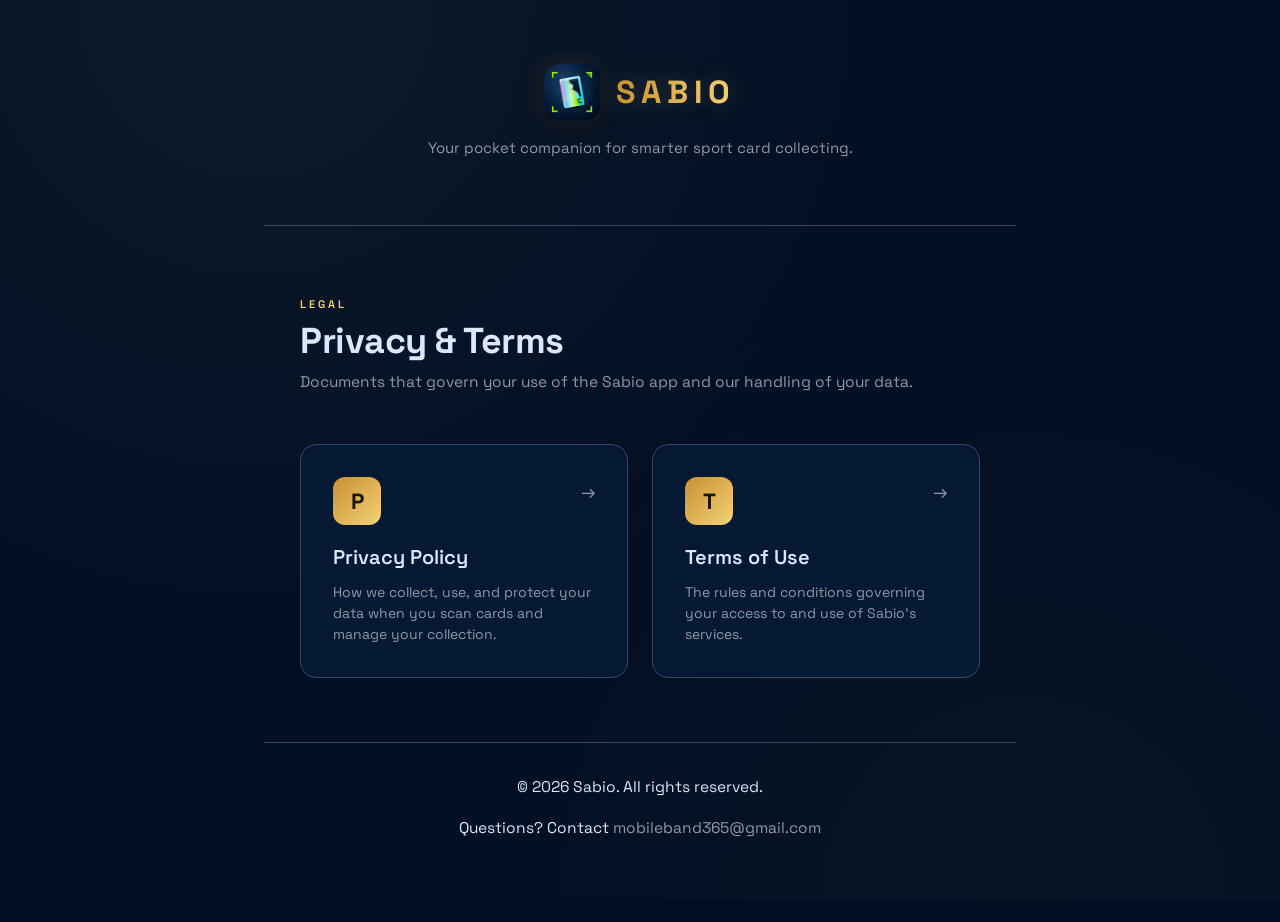
==== index.html @ 027f37a8 "Initial commit: landing page and legal docs for GitHub Pages Co-Authored-By: Claude Opus 4.7 (1M con" ====
<!DOCTYPE html>
<html lang="en">
<head>
    <meta charset="UTF-8">
    <meta name="viewport" content="width=device-width, initial-scale=1.0">
    <meta name="theme-color" content="#010E24">
    <title>Sabio — Legal</title>
    <link rel="icon" type="image/png" href="favicon.png">
    <link rel="apple-touch-icon" href="icon.png">
    <link rel="stylesheet" href="style.css">
</head>
<body>
    <div class="container">
        <header>
            <div class="brand-row">
                <img class="brand-icon" src="icon.png" alt="Sabio logo">
                <span class="brand">SABIO</span>
            </div>
            <p style="color: var(--on-surface-variant); font-size: 15px;">
                Your pocket companion for smarter sport card collecting.
            </p>
        </header>

        <main>
            <span class="eyebrow">Legal</span>
            <h1 class="page-title">Privacy &amp; Terms</h1>
            <p style="color: var(--on-surface-variant); margin-top: var(--space-sm);">
                Documents that govern your use of the Sabio app and our handling of your data.
            </p>

            <div class="cards">
                <a class="card" href="privacy.html">
                    <span class="card-icon">P</span>
                    <span class="card-arrow">→</span>
                    <div class="card-title">Privacy Policy</div>
                    <div class="card-desc">
                        How we collect, use, and protect your data when you scan cards and manage your collection.
                    </div>
                </a>

                <a class="card" href="terms.html">
                    <span class="card-icon">T</span>
                    <span class="card-arrow">→</span>
                    <div class="card-title">Terms of Use</div>
                    <div class="card-desc">
                        The rules and conditions governing your access to and use of Sabio's services.
                    </div>
                </a>
            </div>
        </main>

        <footer>
            <p>© 2026 Sabio. All rights reserved.</p>
            <p style="margin-top: var(--space-sm);">
                Questions? Contact <a href="mailto:mobileband365@gmail.com">mobileband365@gmail.com</a>
            </p>
        </footer>
    </div>
</body>
</html>
---- style.css ----
/* ============================================================
   Sabio — legal pages stylesheet
   Colors pulled from Sabio/Theme/AppColors.swift
   ============================================================ */

@import url('https://fonts.googleapis.com/css2?family=Space+Grotesk:wght@400;500;600;700&display=swap');

:root {
    /* Surface hierarchy */
    --surface: #010E24;
    --surface-container-low: #02132B;
    --surface-container: #061934;
    --surface-container-high: #0C2240;
    --surface-container-highest: #102645;
    --surface-bright: #152C4E;

    /* Primary (Champion Gold) */
    --primary: #F4D27A;
    --primary-dim: #C9912F;
    --on-primary: #1A1408;
    --primary-container: #3D2A0E;

    /* Content */
    --on-surface: #DBE6FF;
    --on-surface-variant: #8E99A4;
    --outline-variant: #3B4861;

    /* Status */
    --negative: #FF6B6B;
    --positive: #3FD494;

    /* Spacing */
    --space-xs: 4px;
    --space-sm: 8px;
    --space-md: 16px;
    --space-lg: 24px;
    --space-xl: 32px;
    --space-2xl: 48px;
    --space-3xl: 64px;
}

* {
    box-sizing: border-box;
    margin: 0;
    padding: 0;
}

html {
    scroll-behavior: smooth;
}

body {
    font-family: 'Space Grotesk', system-ui, -apple-system, BlinkMacSystemFont, sans-serif;
    background-color: var(--surface);
    color: var(--on-surface);
    line-height: 1.65;
    font-size: 16px;
    -webkit-font-smoothing: antialiased;
    -moz-osx-font-smoothing: grayscale;
    min-height: 100vh;
    background-image:
        radial-gradient(circle at 20% 0%, rgba(244, 210, 122, 0.06), transparent 50%),
        radial-gradient(circle at 80% 100%, rgba(201, 145, 47, 0.04), transparent 50%);
    background-attachment: fixed;
}

/* ---------------- Layout ---------------- */

.container {
    max-width: 800px;
    margin: 0 auto;
    padding: var(--space-3xl) var(--space-lg);
}

@media (max-width: 640px) {
    .container {
        padding: var(--space-xl) var(--space-md);
    }
}

/* ---------------- Header ---------------- */

header {
    text-align: center;
    margin-bottom: var(--space-3xl);
    padding-bottom: var(--space-2xl);
    border-bottom: 1px solid var(--outline-variant);
}

.brand-row {
    display: inline-flex;
    align-items: center;
    gap: 16px;
    margin-bottom: var(--space-md);
}

.brand-icon {
    width: 56px;
    height: 56px;
    border-radius: 14px;
    box-shadow:
        0 8px 24px rgba(0, 0, 0, 0.4),
        0 0 24px rgba(244, 210, 122, 0.15);
    image-rendering: -webkit-optimize-contrast;
}

@media (max-width: 640px) {
    .brand-icon {
        width: 44px;
        height: 44px;
        border-radius: 11px;
    }
}

.brand {
    display: inline-block;
    font-size: 32px;
    font-weight: 700;
    letter-spacing: 6px;
    background: linear-gradient(90deg, var(--primary-dim), var(--primary));
    -webkit-background-clip: text;
    background-clip: text;
    -webkit-text-fill-color: transparent;
    color: var(--primary);
    text-shadow: 0 0 24px rgba(244, 210, 122, 0.25);
}

@media (max-width: 640px) {
    .brand {
        font-size: 26px;
        letter-spacing: 4px;
    }
}

.eyebrow {
    display: inline-block;
    font-size: 11px;
    font-weight: 600;
    letter-spacing: 3px;
    text-transform: uppercase;
    color: var(--primary);
    margin-bottom: var(--space-sm);
}

.page-title {
    font-size: 36px;
    font-weight: 700;
    letter-spacing: -0.5px;
    color: var(--on-surface);
    margin-bottom: var(--space-sm);
    line-height: 1.15;
}

.updated {
    font-size: 13px;
    color: var(--on-surface-variant);
    margin-top: var(--space-md);
}

/* ---------------- Content ---------------- */

main {
    max-width: 680px;
    margin: 0 auto;
}

h2 {
    font-size: 22px;
    font-weight: 600;
    color: var(--primary);
    margin-top: var(--space-2xl);
    margin-bottom: var(--space-md);
    letter-spacing: -0.2px;
}

h2:first-child {
    margin-top: 0;
}

h3 {
    font-size: 17px;
    font-weight: 600;
    color: var(--on-surface);
    margin-top: var(--space-lg);
    margin-bottom: var(--space-sm);
}

p {
    margin-bottom: var(--space-md);
    color: var(--on-surface);
    font-size: 15.5px;
}

ul, ol {
    margin-bottom: var(--space-md);
    padding-left: var(--space-lg);
}

li {
    margin-bottom: var(--space-sm);
    color: var(--on-surface);
    font-size: 15.5px;
}

li::marker {
    color: var(--primary);
}

strong {
    color: var(--primary);
    font-weight: 600;
}

a {
    color: var(--primary);
    text-decoration: none;
    border-bottom: 1px solid rgba(244, 210, 122, 0.35);
    transition: border-color 0.2s ease;
}

a:hover {
    border-bottom-color: var(--primary);
}

/* ---------------- Cards (for landing) ---------------- */

.cards {
    display: grid;
    grid-template-columns: 1fr 1fr;
    gap: var(--space-lg);
    margin-top: var(--space-2xl);
}

@media (max-width: 640px) {
    .cards {
        grid-template-columns: 1fr;
    }
}

.card {
    background-color: var(--surface-container);
    border: 1px solid var(--outline-variant);
    border-radius: 16px;
    padding: var(--space-xl);
    text-decoration: none;
    color: var(--on-surface);
    transition: transform 0.2s ease, border-color 0.2s ease, background-color 0.2s ease;
    display: block;
    position: relative;
    overflow: hidden;
}

.card:hover {
    transform: translateY(-2px);
    border-color: var(--primary-dim);
    background-color: var(--surface-container-high);
}

.card-icon {
    width: 48px;
    height: 48px;
    border-radius: 12px;
    background: linear-gradient(135deg, var(--primary-dim), var(--primary));
    display: inline-flex;
    align-items: center;
    justify-content: center;
    color: var(--on-primary);
    font-size: 22px;
    margin-bottom: var(--space-md);
    font-weight: 700;
}

.card-title {
    font-size: 20px;
    font-weight: 600;
    color: var(--on-surface);
    margin-bottom: var(--space-sm);
}

.card-desc {
    color: var(--on-surface-variant);
    font-size: 14px;
    line-height: 1.5;
}

.card-arrow {
    position: absolute;
    top: var(--space-xl);
    right: var(--space-xl);
    color: var(--on-surface-variant);
    font-size: 18px;
    transition: color 0.2s ease, transform 0.2s ease;
}

.card:hover .card-arrow {
    color: var(--primary);
    transform: translateX(4px);
}

/* ---------------- Tables ---------------- */

table {
    width: 100%;
    border-collapse: collapse;
    margin-bottom: var(--space-md);
    background-color: var(--surface-container);
    border-radius: 12px;
    overflow: hidden;
    font-size: 14.5px;
}

th, td {
    padding: var(--space-md);
    text-align: left;
    border-bottom: 1px solid var(--outline-variant);
}

th {
    color: var(--primary);
    font-weight: 600;
    font-size: 13px;
    letter-spacing: 0.5px;
    text-transform: uppercase;
    background-color: var(--surface-container-low);
}

tr:last-child td {
    border-bottom: none;
}

/* ---------------- Footer ---------------- */

footer {
    margin-top: var(--space-3xl);
    padding-top: var(--space-xl);
    border-top: 1px solid var(--outline-variant);
    text-align: center;
    color: var(--on-surface-variant);
    font-size: 13px;
}

footer a {
    color: var(--on-surface-variant);
    border-bottom-color: transparent;
}

footer a:hover {
    color: var(--primary);
}

/* ---------------- Inline code / highlight ---------------- */

code {
    background-color: var(--surface-container-high);
    color: var(--primary);
    padding: 2px 8px;
    border-radius: 4px;
    font-family: 'SF Mono', Monaco, monospace;
    font-size: 13px;
    border: 1px solid var(--outline-variant);
}

/* ---------------- Back link ---------------- */

.back-link {
    display: inline-flex;
    align-items: center;
    gap: 6px;
    color: var(--on-surface-variant);
    font-size: 14px;
    border-bottom: none;
    margin-bottom: var(--space-lg);
}

.back-link:hover {
    color: var(--primary);
}
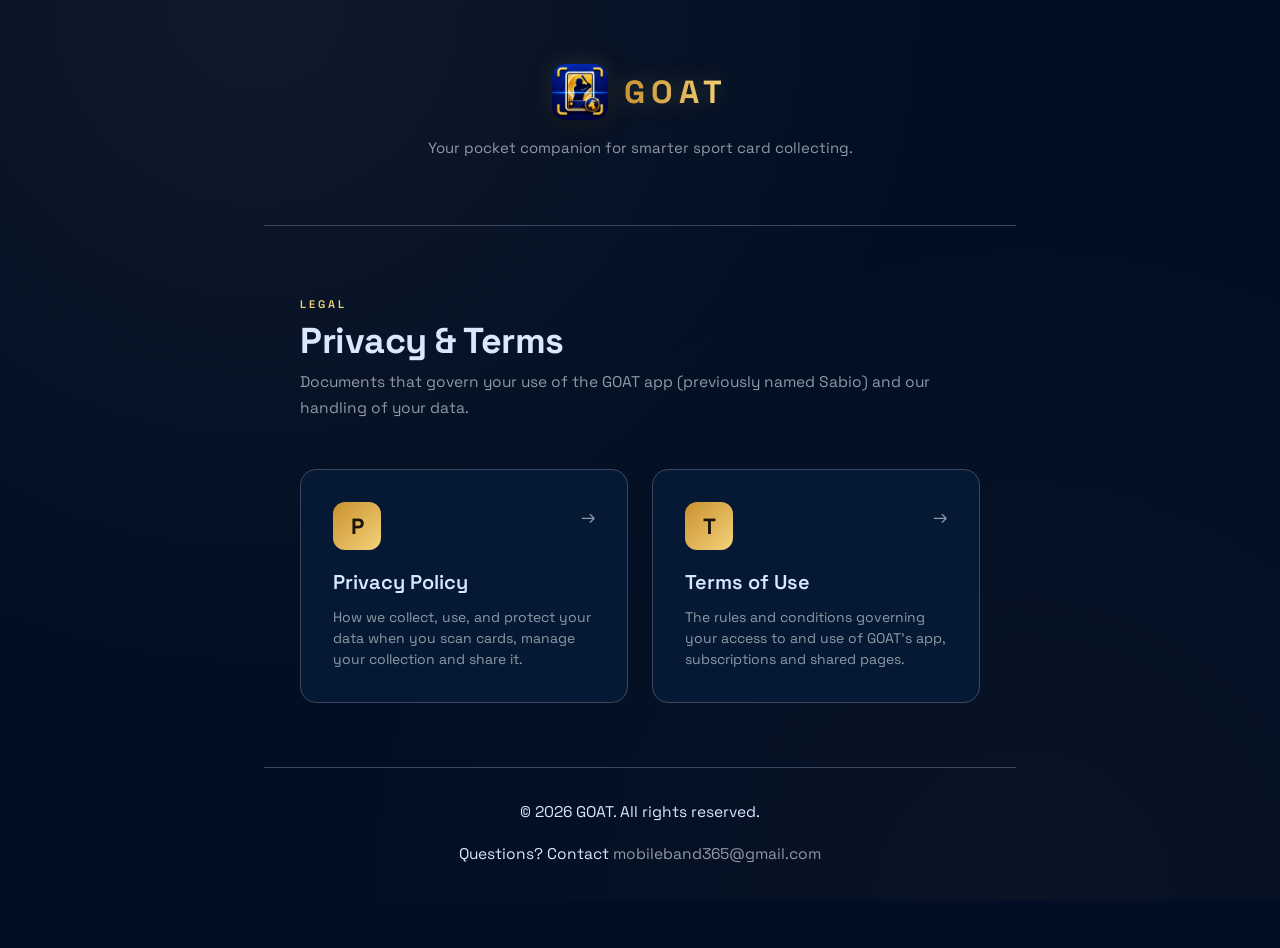
==== commit 0e215dde: "Legal pages describe GOAT 1.0.2 The app's Settings links to these pages, and they still spoke of Sab" ====
--- a/index.html
+++ b/index.html
@@ -4,7 +4,7 @@
     <meta charset="UTF-8">
     <meta name="viewport" content="width=device-width, initial-scale=1.0">
     <meta name="theme-color" content="#010E24">
-    <title>Sabio — Legal</title>
+    <title>GOAT — Legal</title>
     <link rel="icon" type="image/png" href="favicon.png">
     <link rel="apple-touch-icon" href="icon.png">
     <link rel="stylesheet" href="style.css">
@@ -13,8 +13,8 @@
     <div class="container">
         <header>
             <div class="brand-row">
-                <img class="brand-icon" src="icon.png" alt="Sabio logo">
-                <span class="brand">SABIO</span>
+                <img class="brand-icon" src="icon.png" alt="GOAT logo">
+                <span class="brand">GOAT</span>
             </div>
             <p style="color: var(--on-surface-variant); font-size: 15px;">
                 Your pocket companion for smarter sport card collecting.
@@ -25,7 +25,7 @@
             <span class="eyebrow">Legal</span>
             <h1 class="page-title">Privacy &amp; Terms</h1>
             <p style="color: var(--on-surface-variant); margin-top: var(--space-sm);">
-                Documents that govern your use of the Sabio app and our handling of your data.
+                Documents that govern your use of the GOAT app (previously named Sabio) and our handling of your data.
             </p>
 
             <div class="cards">
@@ -34,7 +34,7 @@
                     <span class="card-arrow">→</span>
                     <div class="card-title">Privacy Policy</div>
                     <div class="card-desc">
-                        How we collect, use, and protect your data when you scan cards and manage your collection.
+                        How we collect, use, and protect your data when you scan cards, manage your collection and share it.
                     </div>
                 </a>
 
@@ -43,14 +43,14 @@
                     <span class="card-arrow">→</span>
                     <div class="card-title">Terms of Use</div>
                     <div class="card-desc">
-                        The rules and conditions governing your access to and use of Sabio's services.
+                        The rules and conditions governing your access to and use of GOAT's app, subscriptions and shared pages.
                     </div>
                 </a>
             </div>
         </main>
 
         <footer>
-            <p>© 2026 Sabio. All rights reserved.</p>
+            <p>© 2026 GOAT. All rights reserved.</p>
             <p style="margin-top: var(--space-sm);">
                 Questions? Contact <a href="mailto:mobileband365@gmail.com">mobileband365@gmail.com</a>
             </p>
